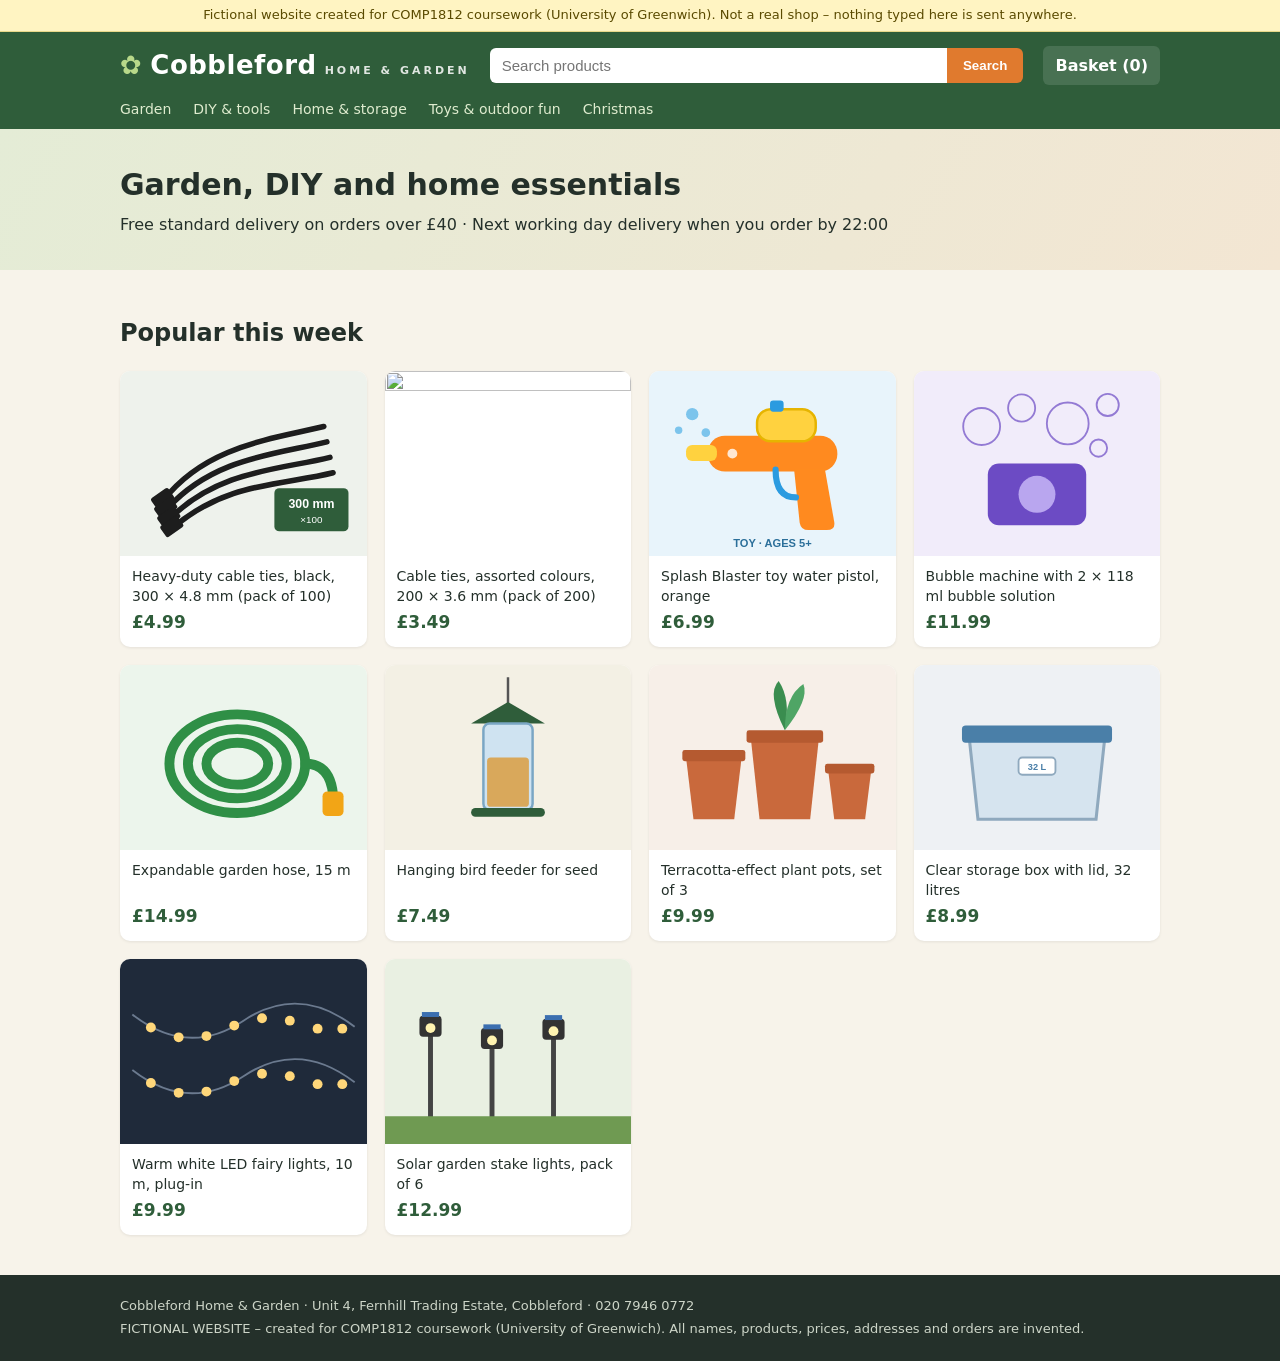
==== index.html @ 8a7a9870 "Add files via upload" ====
<!DOCTYPE html>
<html lang="en-GB">
<head>
<meta charset="utf-8">
<meta name="viewport" content="width=device-width, initial-scale=1">
<meta name="robots" content="noindex, nofollow">
<title>Cobbleford Home &amp; Garden – Garden, DIY and home essentials</title>
<link rel="stylesheet" href="shop.css">
<script src="shop.js"></script>
</head>
<body>
<div id="top"></div>
<section class="hero"><div class="wrap">
<h1>Garden, DIY and home essentials</h1>
<p>Free standard delivery on orders over £40 · Next working day delivery when you order by 22:00</p>
</div></section>
<main class="wrap">
<h2>Popular this week</h2>
<div class="grid" id="grid"></div>
</main>
<div id="bottom"></div>
<script>frame();
document.getElementById("grid").innerHTML = PRODUCTS.map(card).join("");</script>
</body>
</html>
---- shop.css ----
* { box-sizing: border-box; }
body { margin: 0; font-family: "Segoe UI", system-ui, -apple-system, Arial, sans-serif; color: #24302a; background: #f7f3ea; line-height: 1.45; }
a { color: #2f5d3a; }
.wrap { max-width: 1080px; margin: 0 auto; padding: 0 20px; }
.notice { background: #fff4c2; color: #5a4a00; font-size: 13px; text-align: center; padding: 6px 10px; border-bottom: 1px solid #e8d88a; }
header { background: #2f5d3a; color: #fff; }
.bar { display: flex; align-items: center; gap: 20px; padding-top: 14px; padding-bottom: 14px; flex-wrap: wrap; }
.brand { color: #fff; text-decoration: none; font-size: 26px; font-weight: 700; letter-spacing: .5px; display: flex; align-items: baseline; gap: 8px; }
.brand small { font-size: 11px; letter-spacing: 3px; font-weight: 600; opacity: .85; }
.leaf { color: #b8d98a; }
.search { flex: 1; display: flex; min-width: 240px; }
.search input { flex: 1; padding: 9px 12px; border: 0; border-radius: 6px 0 0 6px; font-size: 15px; }
.search button { padding: 9px 16px; border: 0; background: #e07a2e; color: #fff; font-weight: 600; border-radius: 0 6px 6px 0; cursor: pointer; }
.basket-link { color: #fff; font-weight: 600; text-decoration: none; background: rgba(255,255,255,.12); padding: 8px 12px; border-radius: 6px; }
.cats { display: flex; gap: 22px; padding-bottom: 10px; flex-wrap: wrap; }
.cats a { color: #dfeccf; text-decoration: none; font-size: 14px; }
.cats a:hover { color: #fff; text-decoration: underline; }
.hero { background: linear-gradient(120deg, #e4ecd6, #f3e6d3); padding: 34px 0; }
.hero h1 { margin: 0 0 6px; font-size: 30px; }
.hero p { margin: 0; }
main { padding: 26px 20px 40px; }
h1 { font-size: 26px; }
.grid { display: grid; grid-template-columns: repeat(auto-fill, minmax(200px, 1fr)); gap: 18px; }
.pcard { display: flex; flex-direction: column; background: #fff; border-radius: 10px; overflow: hidden; text-decoration: none; color: #24302a; box-shadow: 0 1px 3px rgba(0,0,0,.08); }
.pcard img { width: 100%; aspect-ratio: 4/3; display: block; }
.pname { padding: 10px 12px 4px; font-size: 14px; flex: 1; }
.pprice { padding: 0 12px 12px; font-weight: 700; font-size: 17px; color: #2f5d3a; }
.product { display: grid; grid-template-columns: 1fr 1fr; gap: 30px; background: #fff; border-radius: 10px; padding: 24px; }
.product img { width: 100%; border-radius: 8px; }
.price { font-size: 28px; font-weight: 700; color: #2f5d3a; margin: 8px 0; }
.stock { color: #2e7d32; font-weight: 600; }
.btn { display: inline-block; background: #e07a2e; color: #fff; border: 0; padding: 11px 20px; border-radius: 6px; font-size: 15px; font-weight: 600; cursor: pointer; text-decoration: none; }
.btn.secondary { background: #2f5d3a; }
.btn.light { background: #e9e4d8; color: #24302a; }
.panel { background: #fff; border-radius: 10px; padding: 20px 24px; margin-bottom: 18px; box-shadow: 0 1px 3px rgba(0,0,0,.06); }
table.lines { width: 100%; border-collapse: collapse; }
table.lines th, table.lines td { text-align: left; padding: 9px 6px; border-bottom: 1px solid #e6e1d4; vertical-align: top; }
table.lines td.num, table.lines th.num { text-align: right; white-space: nowrap; }
.tot td { border-bottom: 0; padding: 4px 6px; }
.tot .grand td { font-weight: 700; font-size: 17px; border-top: 2px solid #24302a; padding-top: 8px; }
.form-grid { display: grid; grid-template-columns: 1fr 1fr; gap: 12px 18px; }
.form-grid label { display: flex; flex-direction: column; font-size: 14px; font-weight: 600; gap: 4px; }
.form-grid .full { grid-column: 1 / -1; }
input[type=text], input[type=email], input[type=tel], select { padding: 9px 10px; border: 1px solid #c9c2b2; border-radius: 6px; font-size: 15px; font-family: inherit; }
.radio { display: block; padding: 10px 12px; border: 1px solid #d8d1c0; border-radius: 6px; margin-bottom: 8px; cursor: pointer; }
.small { font-size: 13px; color: #5d675f; }
.err { color: #b3261e; font-weight: 600; }
.ok { background: #e6f2df; border-left: 5px solid #2f5d3a; }
.two { display: grid; grid-template-columns: 1fr 1fr; gap: 18px; }
footer { background: #24302a; color: #cdd5c8; font-size: 13px; padding: 18px 0; }
footer p { margin: 4px 0; }
.print-only { display: none; }
@media (max-width: 760px) { .product, .two, .form-grid { grid-template-columns: 1fr; } }
@media print {
  body { background: #fff; }
  #top, #bottom, .no-print { display: none !important; }
  .print-only { display: block; }
  .panel { box-shadow: none; border: 1px solid #ccc; padding: 12px 16px; margin-bottom: 10px; }
  main { padding: 0; }
}

main.wrap { padding-top: 26px; padding-bottom: 40px; }
@media print { main.wrap { padding: 0; } }
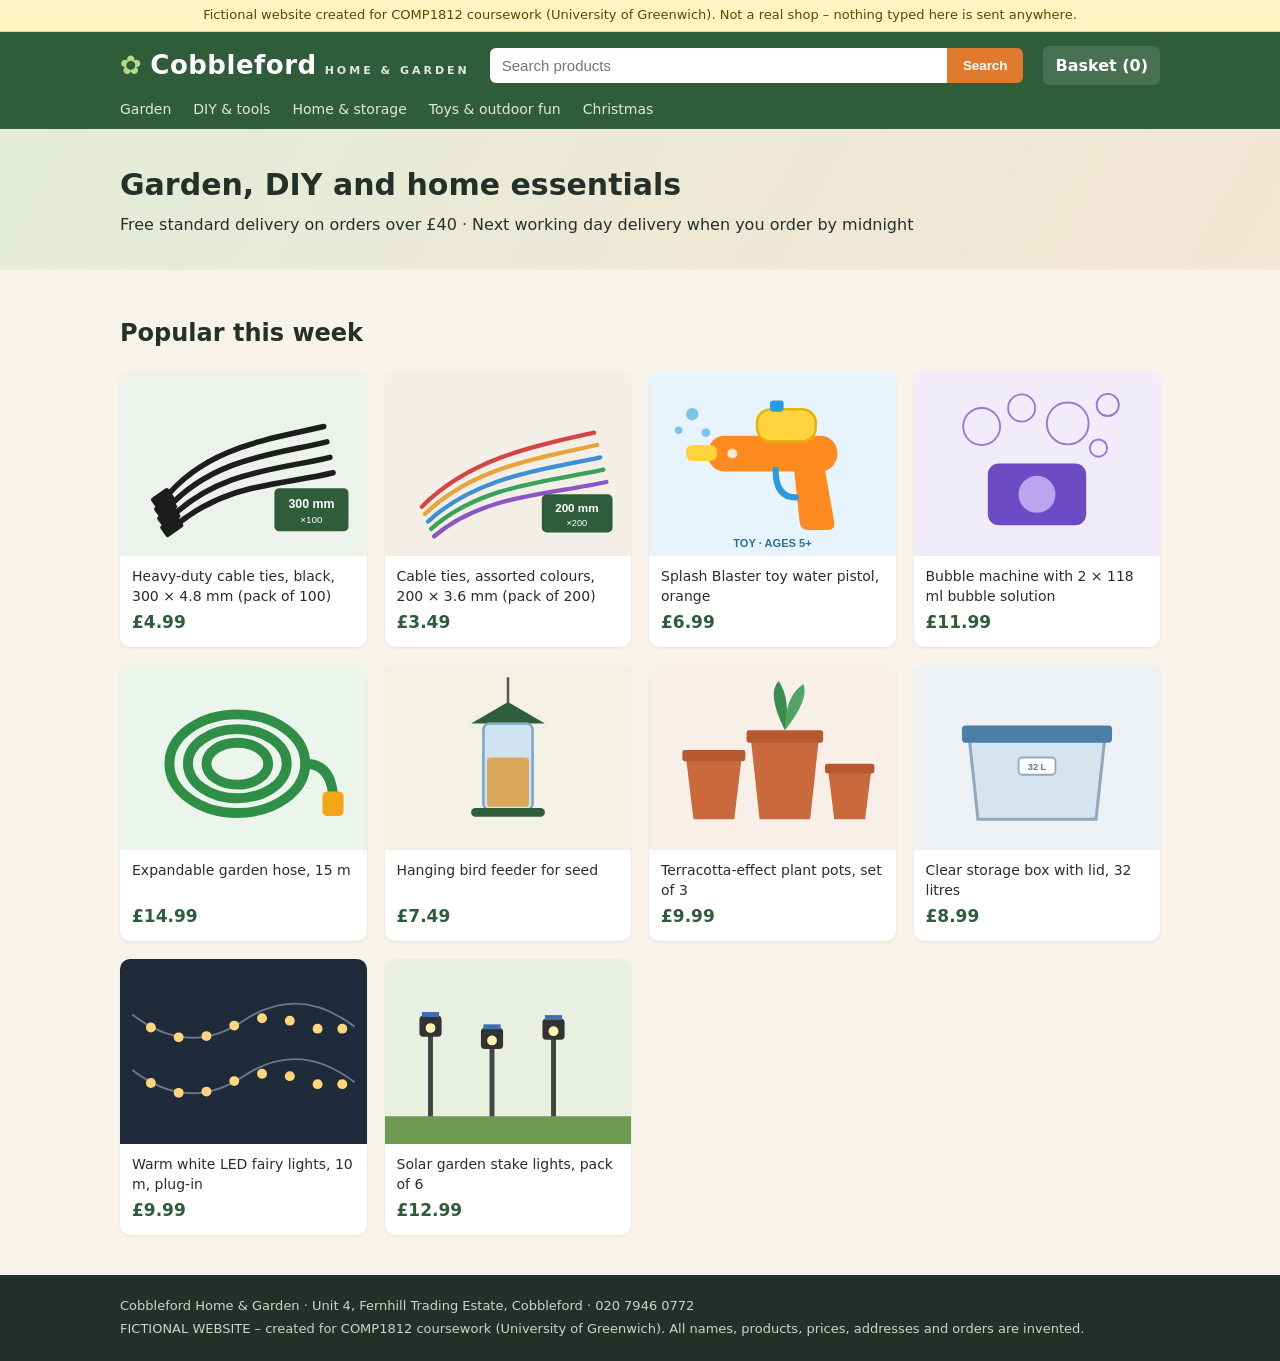
==== commit 65a32f17: "Add files via upload" ====
--- a/index.html
+++ b/index.html
@@ -12,7 +12,7 @@
 <div id="top"></div>
 <section class="hero"><div class="wrap">
 <h1>Garden, DIY and home essentials</h1>
-<p>Free standard delivery on orders over £40 · Next working day delivery when you order by 22:00</p>
+<p>Free standard delivery on orders over £40 · Next working day delivery when you order by midnight</p>
 </div></section>
 <main class="wrap">
 <h2>Popular this week</h2>
